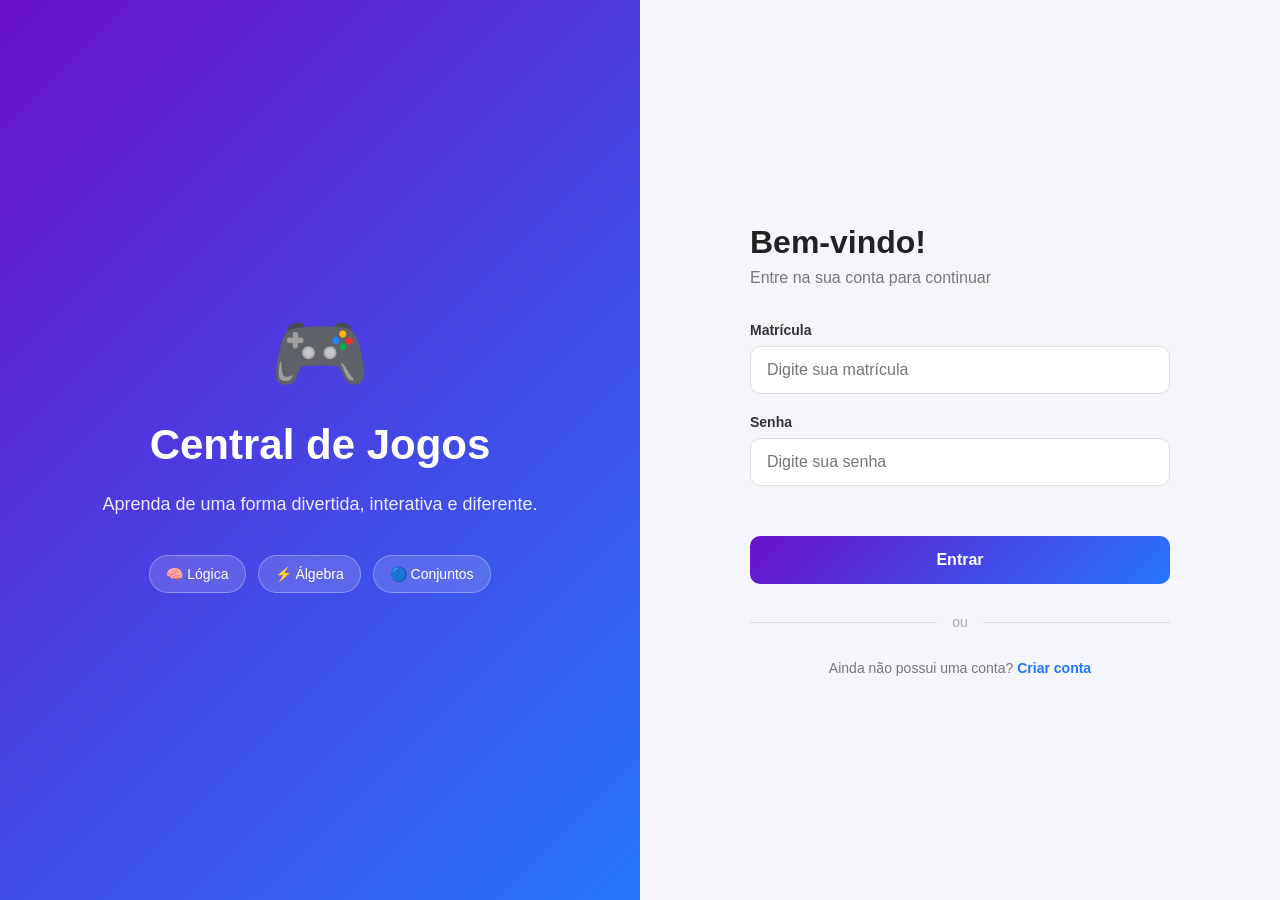
==== central/index.html @ ae77ac8e "Primeiras telas" ====
<!DOCTYPE html>
<html lang="pt-BR">

<head>
    <meta charset="UTF-8">

    <meta name="viewport" content="width=device-width, initial-scale=1.0">

    <title>Login | Central de Jogos</title>

    <link rel="stylesheet" href="../css/login.css">

</head>

<body>

    <main class="pagina-login">

        <section class="lado-esquerdo">

            <div class="apresentacao">

                <div class="logo">
                    🎮
                </div>

                <h1>Central de Jogos</h1>

                <p>
                    Aprenda de uma forma divertida,
                    interativa e diferente.
                </p>

                <div class="materias">

                    <span>🧠 Lógica</span>
                    <span>⚡ Álgebra</span>
                    <span>🔵 Conjuntos</span>

                </div>

            </div>

        </section>


        <section class="lado-direito">

            <div class="login-container">

                <h2>Bem-vindo!</h2>

                <p class="subtitulo">
                    Entre na sua conta para continuar
                </p>


                <form id="formLogin">

                    <div class="campo">

                        <label for="matricula">
                            Matrícula
                        </label>

                        <input
                            type="matricula"
                            id="matricula"
                            placeholder="Digite sua matrícula"
                            required
                        >

                    </div>


                    <div class="campo">

                        <label for="senha">
                            Senha
                        </label>

                        <input
                            type="password"
                            id="senha"
                            placeholder="Digite sua senha"
                            required
                        >

                    </div>


                    <div
                        id="mensagem"
                        class="mensagem">
                    </div>


                    <button
                        type="submit"
                        class="botao-entrar">

                        Entrar

                    </button>

                </form>


                <div class="separador">

                    <span>ou</span>

                </div>


                <p class="cadastro-texto">

                    Ainda não possui uma conta?

                    <a href="../cadastro.html">
                        Criar conta
                    </a>

                </p>

            </div>

        </section>

    </main>


    <script src="../js/login.js"></script>

</body>
---- css/login.css ----
* {
    margin: 0;
    padding: 0;
    box-sizing: border-box;
}


body {

    font-family: Arial, Helvetica, sans-serif;

    min-height: 100vh;

    background: #f4f6fb;

}


/* =========================
   PÁGINA
========================= */

.pagina-login {

    min-height: 100vh;

    display: flex;

}


/* =========================
   LADO ESQUERDO
========================= */

.lado-esquerdo {

    width: 50%;

    background:
        linear-gradient(
            135deg,
            #6a11cb,
            #2575fc
        );

    color: white;

    display: flex;

    justify-content: center;

    align-items: center;

    padding: 50px;
}


.apresentacao {

    max-width: 500px;

    text-align: center;
}


.logo {

    font-size: 80px;

    margin-bottom: 20px;
}


.apresentacao h1 {

    font-size: 42px;

    margin-bottom: 20px;
}


.apresentacao p {

    font-size: 18px;

    line-height: 1.7;

    opacity: 0.9;

    margin-bottom: 35px;
}


/* =========================
   MATÉRIAS
========================= */

.materias {

    display: flex;

    justify-content: center;

    flex-wrap: wrap;

    gap: 12px;
}


.materias span {

    padding: 10px 16px;

    background:
        rgba(255, 255, 255, 0.15);

    border:
        1px solid
        rgba(255, 255, 255, 0.3);

    border-radius: 20px;

    font-size: 14px;
}


/* =========================
   LADO DIREITO
========================= */

.lado-direito {

    width: 50%;

    display: flex;

    justify-content: center;

    align-items: center;

    padding: 40px;

}


.login-container {

    width: 100%;

    max-width: 420px;
}


.login-container h2 {

    font-size: 32px;

    color: #222;

    margin-bottom: 8px;
}


.subtitulo {

    color: #777;

    margin-bottom: 35px;
}


/* =========================
   CAMPOS
========================= */

.campo {

    margin-bottom: 20px;
}


.campo label {

    display: block;

    margin-bottom: 8px;

    color: #333;

    font-weight: bold;

    font-size: 14px;
}


.campo input {

    width: 100%;

    padding: 14px 16px;

    border:
        1px solid #ddd;

    border-radius: 10px;

    font-size: 16px;

    outline: none;

    transition: 0.2s;
}


.campo input:focus {

    border-color: #2575fc;

    box-shadow:
        0 0 0 3px
        rgba(37, 117, 252, 0.1);
}


/* =========================
   BOTÃO
========================= */

.botao-entrar {

    width: 100%;

    border: none;

    padding: 15px;

    border-radius: 10px;

    background:
        linear-gradient(
            135deg,
            #6a11cb,
            #2575fc
        );

    color: white;

    font-size: 16px;

    font-weight: bold;

    cursor: pointer;

    transition: 0.2s;
}


.botao-entrar:hover {

    transform: translateY(-2px);

    box-shadow:
        0 8px 20px
        rgba(37, 117, 252, 0.3);
}


/* =========================
   MENSAGEM
========================= */

.mensagem {

    min-height: 20px;

    margin-bottom: 10px;

    font-size: 14px;

    text-align: center;
}


/* =========================
   SEPARADOR
========================= */

.separador {

    display: flex;

    align-items: center;

    gap: 15px;

    margin: 30px 0;

    color: #aaa;
}


.separador::before,
.separador::after {

    content: "";

    flex: 1;

    height: 1px;

    background: #ddd;
}


.separador span {

    font-size: 14px;
}


/* =========================
   CADASTRO
========================= */

.cadastro-texto {

    text-align: center;

    color: #777;

    font-size: 14px;
}


.cadastro-texto a {

    color: #2575fc;

    font-weight: bold;

    text-decoration: none;
}


.cadastro-texto a:hover {

    text-decoration: underline;
}


/* =========================
   RESPONSIVIDADE
========================= */

@media (max-width: 800px) {

    .pagina-login {

        flex-direction: column;
    }


    .lado-esquerdo {

        width: 100%;

        min-height: 40vh;

        padding: 30px;
    }


    .lado-direito {

        width: 100%;

        padding: 40px 25px;
    }


    .logo {

        font-size: 55px;
    }


    .apresentacao h1 {

        font-size: 30px;
    }


    .apresentacao p {

        font-size: 15px;
    }

}
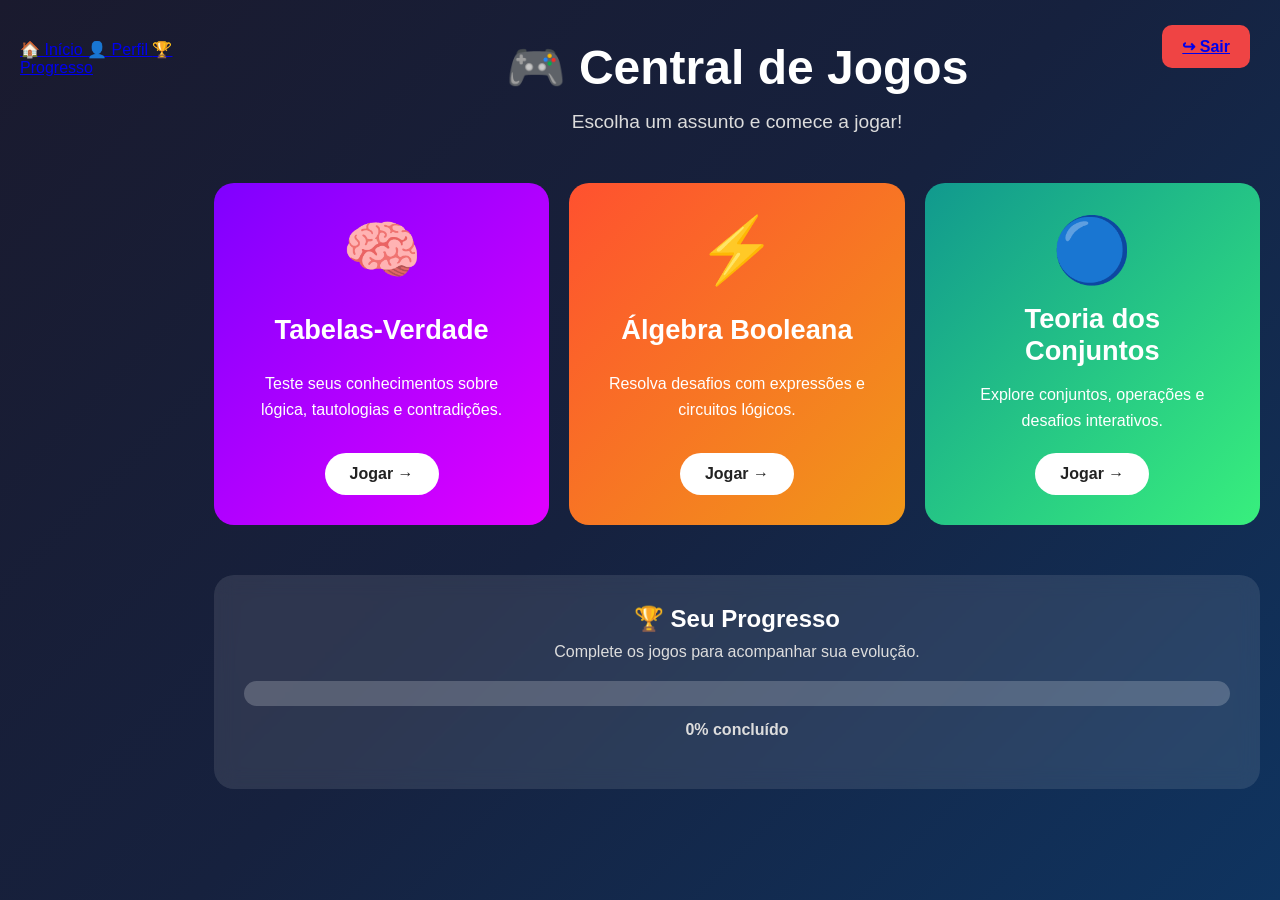
==== commit 31f24d93: "Alterações das telas" ====
--- a/central/index.html
+++ b/central/index.html
@@ -2,134 +2,154 @@
 <html lang="pt-BR">
 
 <head>
+
     <meta charset="UTF-8">
 
-    <meta name="viewport" content="width=device-width, initial-scale=1.0">
+    <meta name="viewport"
+          content="width=device-width, initial-scale=1.0">
 
-    <title>Login | Central de Jogos</title>
+    <title>Central de Jogos</title>
 
-    <link rel="stylesheet" href="../css/login.css">
+    <link rel="stylesheet" href="../css/style.css">
+
+    <nav class="navegacao-admin">
+
+        <a href="index.html">
+            🏠 Início
+        </a>
+
+        <a href="../paginas/perfil.html">
+            👤 Perfil
+        </a>
+
+        <a href="../paginas/progresso.html">
+            🏆 Progresso
+        </a>
+
+        <button id="botaoSair" class="botao-sair">
+            <a href="../index.html">
+                ↪ Sair
+            </a>
+        </button>
+    </nav>
 
 </head>
 
 <body>
 
-    <main class="pagina-login">
+    <main class="central">
 
-        <section class="lado-esquerdo">
+        <section class="cabecalho">
 
-            <div class="apresentacao">
+            <h1>🎮 Central de Jogos</h1>
 
-                <div class="logo">
-                    🎮
-                </div>
-
-                <h1>Central de Jogos</h1>
-
-                <p>
-                    Aprenda de uma forma divertida,
-                    interativa e diferente.
-                </p>
-
-                <div class="materias">
-
-                    <span>🧠 Lógica</span>
-                    <span>⚡ Álgebra</span>
-                    <span>🔵 Conjuntos</span>
-
-                </div>
-
-            </div>
+            <p>
+                Escolha um assunto e comece a jogar!
+            </p>
 
         </section>
 
 
-        <section class="lado-direito">
+        <section class="jogos-container">
 
-            <div class="login-container">
+            <!-- TABELA VERDADE -->
 
-                <h2>Bem-vindo!</h2>
+            <a href="telas/tabela-verdade.html"
+                class="card tabela">
 
-                <p class="subtitulo">
-                    Entre na sua conta para continuar
+                <div class="icone">
+                    🧠
+                </div>
+
+                <h2>Tabelas-Verdade</h2>
+
+                <p>
+                    Teste seus conhecimentos sobre lógica,
+                    tautologias e contradições.
                 </p>
 
+                <span class="botao">
+                    Jogar →
+                </span>
 
-                <form id="formLogin">
-
-                    <div class="campo">
-
-                        <label for="matricula">
-                            Matrícula
-                        </label>
-
-                        <input
-                            type="matricula"
-                            id="matricula"
-                            placeholder="Digite sua matrícula"
-                            required
-                        >
-
-                    </div>
+            </a>
 
 
-                    <div class="campo">
+            <!-- ALGEBRA BOOLEANA -->
 
-                        <label for="senha">
-                            Senha
-                        </label>
+            <a href="telas/algebra-booleana.html"
+                class="card algebra">
 
-                        <input
-                            type="password"
-                            id="senha"
-                            placeholder="Digite sua senha"
-                            required
-                        >
+                <div class="icone">
+                    ⚡
+                </div>
 
-                    </div>
+                <h2>Álgebra Booleana</h2>
+
+                <p>
+                    Resolva desafios com expressões
+                    e circuitos lógicos.
+                </p>
+
+                <span class="botao">
+                    Jogar →
+                </span>
+
+            </a>
 
 
-                    <div
-                        id="mensagem"
-                        class="mensagem">
-                    </div>
+            <!-- CONJUNTOS -->
+
+            <a href="telas/conjuntos.html"
+                class="card conjuntos">
+
+                <div class="icone">
+                    🔵
+                </div>
+
+                <h2>Teoria dos Conjuntos</h2>
+
+                <p>
+                    Explore conjuntos, operações
+                    e desafios interativos.
+                </p>
+
+                <span class="botao">
+                    Jogar →
+                </span>
+
+            </a>
+
+        </section>
 
 
-                    <button
-                        type="submit"
-                        class="botao-entrar">
+        <section class="progresso">
 
-                        Entrar
+            <h2>🏆 Seu Progresso</h2>
 
-                    </button>
+            <p>
+                Complete os jogos para acompanhar
+                sua evolução.
+            </p>
 
-                </form>
+            <div class="barra-progresso">
 
-
-                <div class="separador">
-
-                    <span>ou</span>
-
-                </div>
-
-
-                <p class="cadastro-texto">
-
-                    Ainda não possui uma conta?
-
-                    <a href="../cadastro.html">
-                        Criar conta
-                    </a>
-
-                </p>
+                <div class="progresso-preenchido"></div>
 
             </div>
+
+            <p class="porcentagem">
+                0% concluído
+            </p>
 
         </section>
 
     </main>
 
 
-    <script src="../js/login.js"></script>
+    <script src="js/login.js"></script>
+    <script src="js/main.js"></script>
 
-</body>+</body>
+
+</html>
--- a/css/style.css
+++ b/css/style.css
@@ -0,0 +1,439 @@
+/* =========================
+   CONFIGURAÇÕES GERAIS
+========================= */
+
+* {
+    margin: 0;
+    padding: 0;
+    box-sizing: border-box;
+}
+
+
+body {
+    font-family: Arial, Helvetica, sans-serif;
+
+    min-height: 100vh;
+
+    background: linear-gradient(
+        135deg,
+        #1a1a2e,
+        #16213e,
+        #0f3460
+    );
+
+    color: white;
+
+    display: flex;
+
+    justify-content: center;
+
+    padding: 40px 20px;
+}
+
+
+/* =========================
+   CENTRAL
+========================= */
+
+.central {
+    width: 100%;
+    max-width: 1200px;
+}
+
+
+/* =========================
+   CABEÇALHO
+========================= */
+
+.cabecalho {
+    text-align: center;
+
+    margin-bottom: 50px;
+}
+
+
+.cabecalho h1 {
+    font-size: 3rem;
+
+    margin-bottom: 15px;
+}
+
+
+.cabecalho p {
+    font-size: 1.2rem;
+
+    color: #dcdcdc;
+}
+
+
+/* =========================
+   CARDS DOS JOGOS
+========================= */
+
+.jogos-container {
+
+    display: grid;
+
+    grid-template-columns:
+        repeat(
+            auto-fit,
+            minmax(280px, 1fr)
+        );
+
+    gap: 20px;
+
+    margin-bottom: 50px;
+}
+
+
+.card {
+
+    min-height: 330px;
+
+    padding: 30px;
+
+    border-radius: 20px;
+
+    text-decoration: none;
+
+    color: white;
+
+    display: flex;
+
+    flex-direction: column;
+
+    align-items: center;
+
+    text-align: center;
+
+    justify-content: space-between;
+
+    transition:
+        transform 0.3s ease,
+        box-shadow 0.3s ease;
+}
+
+
+.card:hover {
+
+    transform: translateY(-10px);
+
+    box-shadow:
+        0 15px 30px
+        rgba(0, 0, 0, 0.4);
+}
+
+
+/* CARD 1 */
+
+.tabela {
+
+    background:
+        linear-gradient(
+            135deg,
+            #7f00ff,
+            #e100ff
+        );
+}
+
+
+/* CARD 2 */
+
+.algebra {
+
+    background:
+        linear-gradient(
+            135deg,
+            #ff512f,
+            #f09819
+        );
+}
+
+
+/* CARD 3 */
+
+.conjuntos {
+
+    background:
+        linear-gradient(
+            135deg,
+            #11998e,
+            #38ef7d
+        );
+}
+
+
+/* =========================
+   ÍCONES
+========================= */
+
+.icone {
+
+    font-size: 4rem;
+}
+
+
+.card h2 {
+
+    font-size: 1.7rem;
+
+    margin: 15px 0;
+}
+
+
+.card p {
+
+    line-height: 1.6;
+
+    font-size: 1rem;
+}
+
+
+/* =========================
+   BOTÃO
+========================= */
+
+.botao {
+
+    background-color: white;
+
+    color: #222;
+
+    padding: 12px 25px;
+
+    border-radius: 30px;
+
+    font-weight: bold;
+
+    margin-top: 20px;
+
+    transition: 0.3s;
+}
+
+
+.card:hover .botao {
+
+    transform: scale(1.1);
+}
+
+.botao-sair {
+
+    position: absolute;
+
+    top: 25px;
+
+    right: 30px;
+
+    background: #ef4444;
+
+    color: rgb(250, 250, 250);
+
+    border: none;
+
+    padding: 12px 20px;
+
+    border-radius: 10px;
+
+    font-size: 16px;
+
+    font-weight: bold;
+
+    cursor: pointer;
+
+    transition: 0.3s;
+
+}
+
+
+.botao-sair:hover {
+
+    transform: scale(1.05);
+
+}
+
+/* =================================
+   MENU SUPERIOR
+================================= */
+
+.menu-superior {
+
+    width: 100%;
+
+    min-height: 70px;
+
+    display: flex;
+
+    align-items: center;
+
+    justify-content: space-between;
+
+    padding: 0 40px;
+
+    background: rgba(17, 24, 39, 0.96);
+
+    border-bottom: 1px solid
+        rgba(255, 255, 255, 0.1);
+
+    position: sticky;
+
+    top: 0;
+
+    z-index: 1000;
+
+    box-sizing: border-box;
+
+}
+
+
+/* LOGO */
+
+.logo-menu {
+
+    color: white;
+
+    font-size: 21px;
+
+    font-weight: bold;
+
+}
+
+
+/* NAVEGAÇÃO */
+
+.navegacao {
+
+    display: flex;
+
+    align-items: center;
+
+    justify-content: flex-end;
+
+    gap: 10px;
+
+}
+
+
+.navegacao a {
+
+    color: white;
+
+    text-decoration: none;
+
+    padding: 10px 15px;
+
+    border-radius: 8px;
+
+    transition: 0.3s;
+
+}
+
+
+.navegacao a:hover {
+
+    background: rgba(255, 255, 255, 0.1);
+
+}
+
+
+/* =========================
+   PROGRESSO
+========================= */
+
+.progresso {
+
+    background-color:
+        rgba(255, 255, 255, 0.1);
+
+    backdrop-filter:
+        blur(10px);
+
+    padding: 30px;
+
+    border-radius: 20px;
+
+    text-align: center;
+}
+
+
+.progresso h2 {
+
+    margin-bottom: 10px;
+}
+
+
+.progresso > p {
+
+    color: #dddddd;
+
+    margin-bottom: 20px;
+}
+
+
+/* BARRA */
+
+.barra-progresso {
+
+    width: 100%;
+
+    height: 25px;
+
+    background-color:
+        rgba(255, 255, 255, 0.2);
+
+    border-radius: 20px;
+
+    overflow: hidden;
+}
+
+
+.progresso-preenchido {
+
+    width: 0%;
+
+    height: 100%;
+
+    background:
+        linear-gradient(
+            90deg,
+            #00f260,
+            #0575e6
+        );
+
+    border-radius: 20px;
+
+    transition: width 0.5s ease;
+}
+
+
+.porcentagem {
+
+    margin-top: 15px;
+
+    font-weight: bold;
+}
+
+
+/* =========================
+   RESPONSIVIDADE
+========================= */
+
+@media (max-width: 600px) {
+
+    .cabecalho h1 {
+
+        font-size: 2.2rem;
+    }
+
+
+    .cabecalho p {
+
+        font-size: 1rem;
+    }
+
+
+    .card {
+
+        min-height: 300px;
+    }
+
+}
